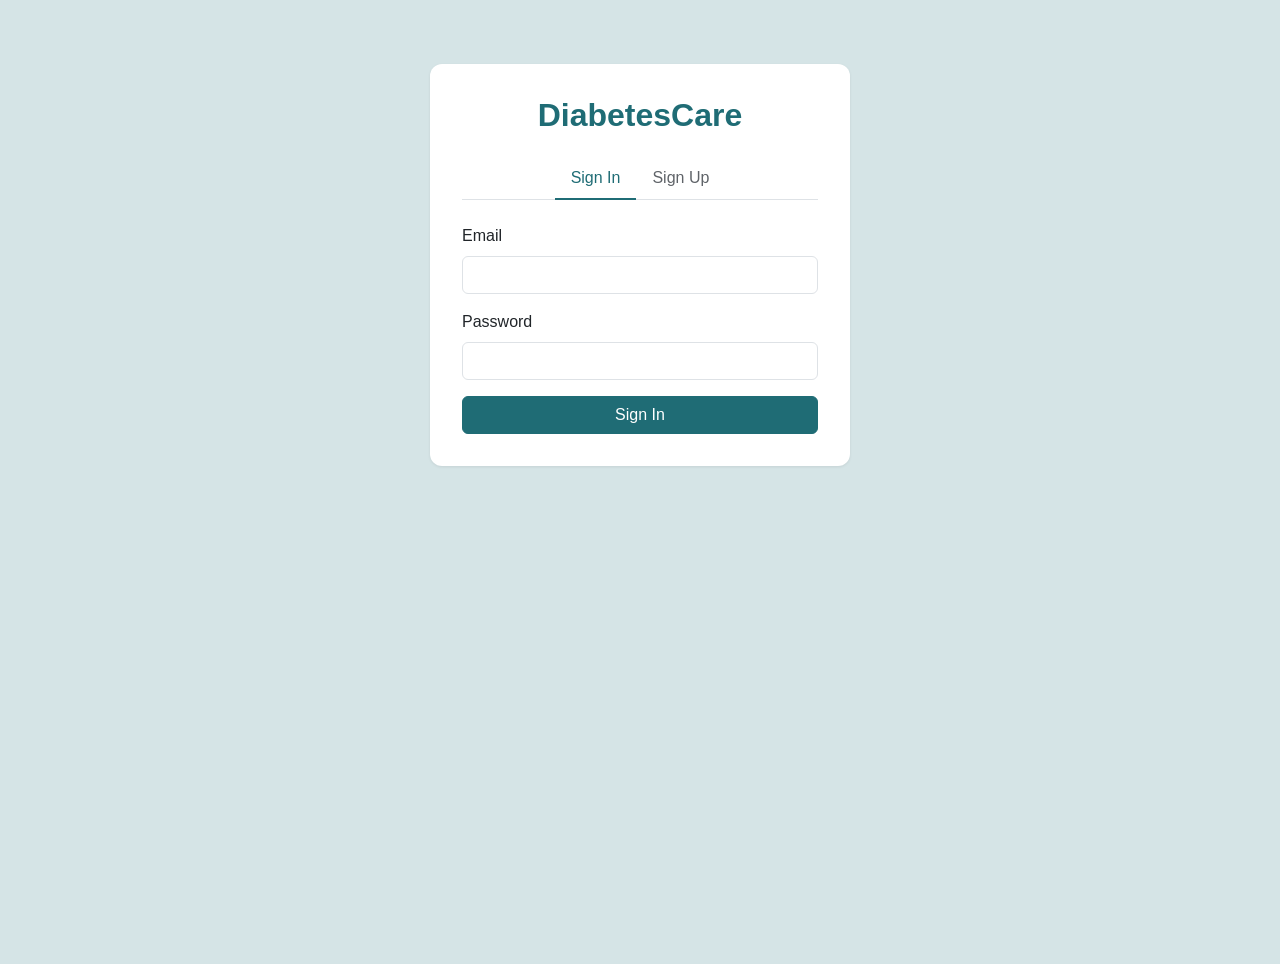
==== static/admin/index.html @ 16868cc6 "init" ====
<!DOCTYPE html>
<html lang="en">
<head>
  <meta charset="UTF-8">
  <meta name="viewport" content="width=device-width, initial-scale=1.0">
  <title>Admin - DiabetesCare</title>
  <link href="https://cdn.jsdelivr.net/npm/bootstrap@5.3.2/dist/css/bootstrap.min.css" rel="stylesheet">
  <link rel="stylesheet" href="/static/css/style.css">
</head>
<body>
  <nav class="navbar navbar-dark navbar-expand-sm" style="background:#1a3a3a;">
    <div class="container">
      <a class="navbar-brand" href="#">DiabetesCare Admin</a>
      <button class="navbar-toggler" type="button" data-bs-toggle="collapse" data-bs-target="#navMenu">
        <span class="navbar-toggler-icon"></span>
      </button>
      <div class="collapse navbar-collapse" id="navMenu">
        <ul class="navbar-nav me-auto">
          <li class="nav-item"><a class="nav-link active" href="#" id="tabResources">Resources</a></li>
          <li class="nav-item"><a class="nav-link" href="#" id="tabUsers">Users</a></li>
        </ul>
        <button class="btn btn-outline-light btn-sm" id="logoutBtn">Logout</button>
      </div>
    </div>
  </nav>

  <div class="container mt-4">
    <div id="storageWarning" class="alert d-none"></div>
    <div id="resourcesSection">
      <div class="card mb-4">
        <div class="card-header">Upload Resource</div>
        <div class="card-body">
          <form id="uploadForm" enctype="multipart/form-data">
            <div class="row g-3">
              <div class="col-md-4">
                <label class="form-label fw-semibold">Name</label>
                <input type="text" class="form-control" id="resName" required>
              </div>
              <div class="col-md-4">
                <label class="form-label fw-semibold">Description</label>
                <input type="text" class="form-control" id="resDescription" placeholder="Optional">
              </div>
              <div class="col-md-4">
                <label class="form-label fw-semibold">File</label>
                <input type="file" class="form-control" id="resFile" required>
              </div>
            </div>
            <div id="uploadError" class="alert alert-danger d-none mt-2"></div>
            <button type="submit" class="btn btn-primary mt-3" id="uploadBtn">Upload</button>
          </form>
        </div>
      </div>

      <div class="card">
        <div class="card-header d-flex justify-content-between align-items-center">
          <span>Resources</span>
        </div>
        <div class="card-body p-0">
          <div id="loadingResources" class="text-center py-4">
            <div class="spinner-border text-primary" role="status"></div>
          </div>
          <div class="table-responsive d-none" id="resTableContainer">
            <table class="table table-hover mb-0">
              <thead><tr><th></th><th>Name</th><th>Type</th><th>Size</th><th>Downloads</th><th>Uploaded</th><th></th></tr></thead>
              <tbody id="resBody"></tbody>
            </table>
          </div>
          <div id="noResources" class="text-center py-4 d-none text-muted">No resources uploaded yet</div>
        </div>
      </div>
    </div>

    <div id="usersSection" class="d-none">
      <div class="card">
        <div class="card-header">Users</div>
        <div class="card-body p-0">
          <div id="loadingUsers" class="text-center py-4">
            <div class="spinner-border text-primary" role="status"></div>
          </div>
          <div class="table-responsive d-none" id="usersTableContainer">
            <table class="table table-hover mb-0">
              <thead><tr><th>Name</th><th>Email</th><th>Role</th><th>Joined</th><th></th></tr></thead>
              <tbody id="usersBody"></tbody>
            </table>
          </div>
          <div id="noUsers" class="text-center py-4 d-none text-muted">No users found</div>
        </div>
      </div>
    </div>
  </div>

  <footer>&copy; 2026 DiabetesCare</footer>
  <script src="https://cdn.jsdelivr.net/npm/bootstrap@5.3.2/dist/js/bootstrap.bundle.min.js"></script>
  <script src="/static/js/api.js"></script>
  <script src="/static/admin/js/admin.js"></script>
</body>
</html>
---- static/css/style.css ----
:root {
  --primary: #1F6C75;
  --primary-dark: #015D67;
  --danger: #dc3545;
  --warning: #ffc107;
  --success: #28a745;
  --bg-light: #D5E4E6;
  --text-dark: #202124;
}

* { box-sizing: border-box; margin: 0; padding: 0; }

body {
  font-family: -apple-system, BlinkMacSystemFont, "Segoe UI", Roboto, sans-serif;
  background: var(--bg-light);
  color: var(--text-dark);
  min-height: 100vh;
}

.navbar {
  background: var(--primary) !important;
  box-shadow: 0 2px 4px rgba(0,0,0,0.1);
}

.navbar-brand {
  font-weight: 700;
  font-size: 1.3rem;
  color: #fff !important;
}

.navbar .nav-link {
  color: rgba(255,255,255,0.9) !important;
}

.navbar .nav-link:hover,
.navbar .nav-link.active {
  color: #fff !important;
}

.container { max-width: 960px; }

.card {
  border: none;
  border-radius: 12px;
  box-shadow: 0 1px 3px rgba(0,0,0,0.08);
  transition: box-shadow 0.2s;
}

.card:hover {
  box-shadow: 0 4px 12px rgba(0,0,0,0.12);
}

.card-header {
  background: transparent;
  border-bottom: 1px solid #e9ecef;
  font-weight: 600;
  padding: 1rem 1.25rem;
}

.stat-card {
  text-align: center;
  padding: 1.5rem 1rem;
}

.stat-card .stat-value {
  font-size: 2rem;
  font-weight: 700;
  line-height: 1.2;
}

.stat-card .stat-label {
  font-size: 0.85rem;
  color: #5f6368;
  margin-top: 0.25rem;
}

.stat-card .stat-unit {
  font-size: 0.9rem;
  color: #5f6368;
}

.glucose-normal { color: var(--success); }
.glucose-borderline { color: var(--warning); }
.glucose-high { color: var(--danger); }
.glucose-low { color: var(--danger); }

.btn-primary {
  background: var(--primary);
  border-color: var(--primary);
}

.btn-primary:hover {
  background: var(--primary-dark);
  border-color: var(--primary-dark);
}

.form-control:focus {
  border-color: var(--primary);
  box-shadow: 0 0 0 0.2rem rgba(26,115,232,0.15);
}

.table th {
  font-weight: 600;
  color: #5f6368;
  font-size: 0.85rem;
  text-transform: uppercase;
  letter-spacing: 0.5px;
}

.auth-card {
  max-width: 420px;
  margin: 4rem auto;
}

.auth-card .card-body { padding: 2rem; }

.auth-card .nav-tabs .nav-link {
  color: #5f6368;
  border: none;
  font-weight: 500;
}

.auth-card .nav-tabs .nav-link.active {
  color: var(--primary);
  border-bottom: 2px solid var(--primary);
  background: transparent;
}

.entry-type-badge {
  display: inline-block;
  padding: 0.2rem 0.6rem;
  border-radius: 4px;
  font-size: 0.8rem;
  font-weight: 500;
}

.badge-glucose { background: #e8f5e9; color: #2e7d32; }
.badge-meal { background: #fff3e0; color: #e65100; }
.badge-medication { background: #e3f2fd; color: #1565c0; }
.badge-exercise { background: #f3e5f5; color: #6a1b9a; }

.spinner-border { width: 1.5rem; height: 1.5rem; }

footer {
  text-align: center;
  padding: 1.5rem;
  color: #5f6368;
  font-size: 0.85rem;
}

@media (max-width: 576px) {
  .stat-card .stat-value { font-size: 1.5rem; }
  .auth-card { margin: 2rem 1rem; }
}
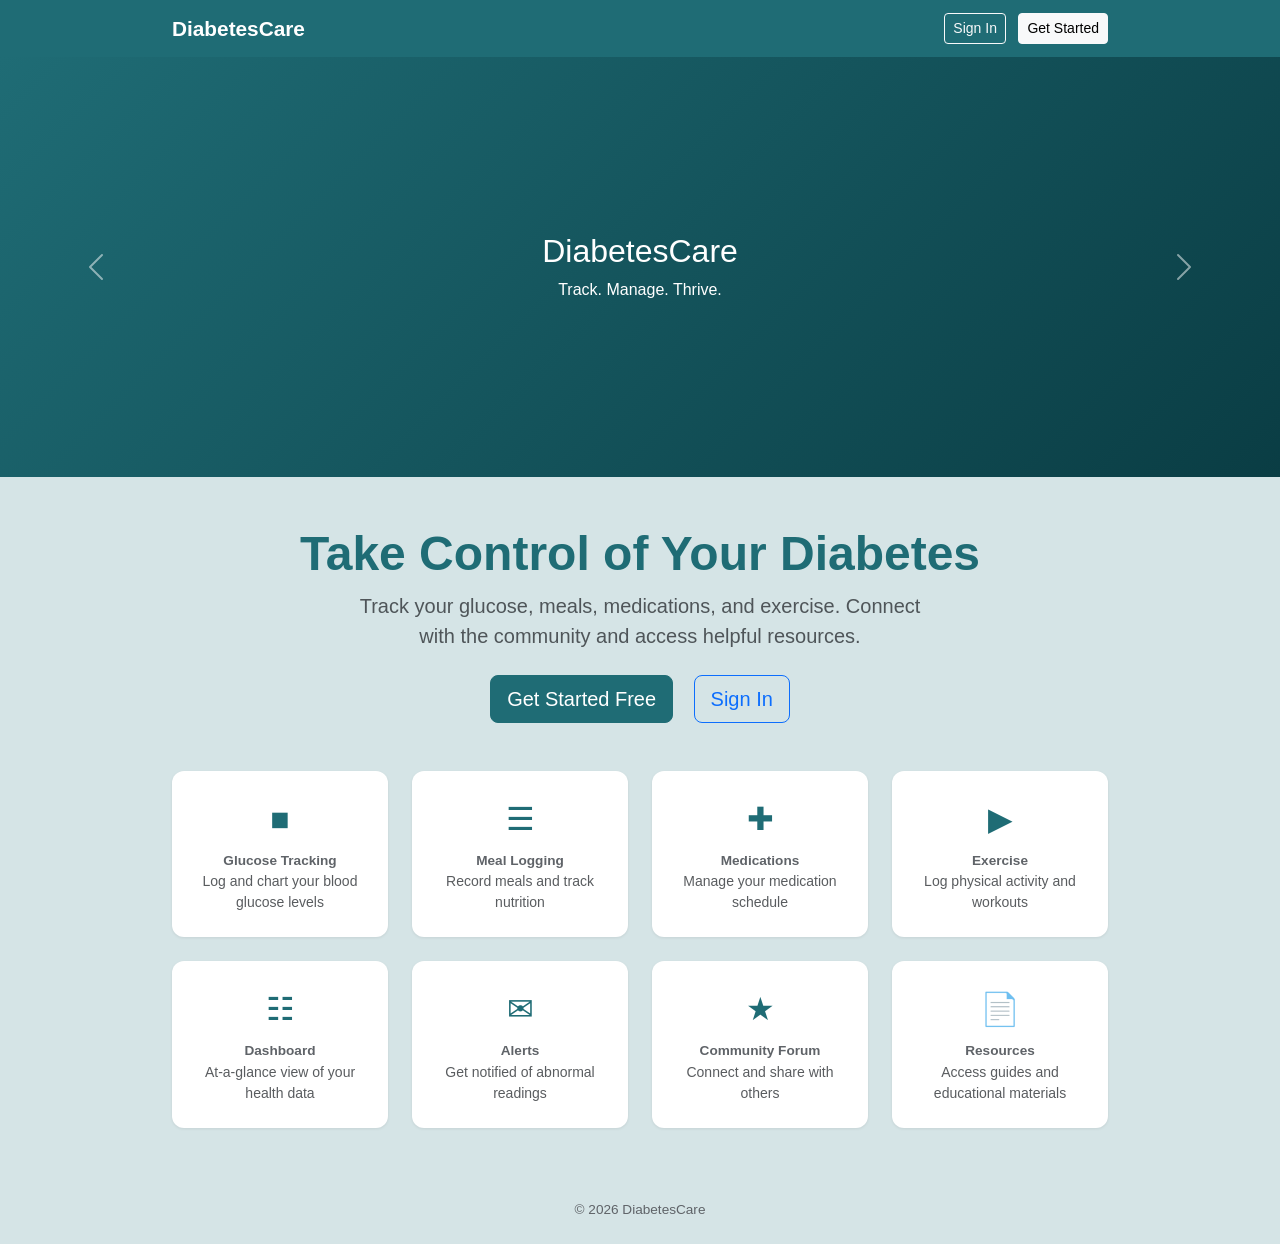
==== commit 5c09cbd3: "add landing page carousel using s3" ====
--- a/static/admin/index.html
+++ b/static/admin/index.html
@@ -17,6 +17,9 @@
       <div class="collapse navbar-collapse" id="navMenu">
         <ul class="navbar-nav me-auto">
           <li class="nav-item"><a class="nav-link active" href="#" id="tabResources">Resources</a></li>
+          <li class="nav-item"><a class="nav-link" href="#" id="tabCarousel">Carousel</a></li>
+          <li class="nav-item"><a class="nav-link" href="#" id="tabReports">Reports</a></li>
+          <li class="nav-item"><a class="nav-link" href="#" id="tabTopics">Topics</a></li>
           <li class="nav-item"><a class="nav-link" href="#" id="tabUsers">Users</a></li>
         </ul>
         <button class="btn btn-outline-light btn-sm" id="logoutBtn">Logout</button>
@@ -26,6 +29,8 @@
 
   <div class="container mt-4">
     <div id="storageWarning" class="alert d-none"></div>
+
+    <!-- Resources Section -->
     <div id="resourcesSection">
       <div class="card mb-4">
         <div class="card-header">Upload Resource</div>
@@ -70,6 +75,105 @@
       </div>
     </div>
 
+    <!-- Carousel Section -->
+    <div id="carouselSection" class="d-none">
+      <div class="card mb-4">
+        <div class="card-header">Upload Carousel Slide</div>
+        <div class="card-body">
+          <form id="carouselUploadForm" enctype="multipart/form-data">
+            <div class="row g-3">
+              <div class="col-md-8">
+                <label class="form-label fw-semibold">Caption</label>
+                <input type="text" class="form-control" id="carouselCaption" placeholder="Optional caption">
+              </div>
+              <div class="col-md-4">
+                <label class="form-label fw-semibold">Image (max 10MB)</label>
+                <input type="file" class="form-control" id="carouselFile" accept="image/*" required>
+              </div>
+            </div>
+            <div id="carouselUploadError" class="alert alert-danger d-none mt-2"></div>
+            <button type="submit" class="btn btn-primary mt-3" id="carouselUploadBtn">Upload Slide</button>
+          </form>
+        </div>
+      </div>
+
+      <div class="card">
+        <div class="card-header">Carousel Slides</div>
+        <div class="card-body p-0">
+          <div id="loadingCarousel" class="text-center py-4">
+            <div class="spinner-border text-primary" role="status"></div>
+          </div>
+          <div class="d-none" id="carouselTableContainer">
+            <div class="row g-3 p-3" id="carouselGrid"></div>
+          </div>
+          <div id="noCarousel" class="text-center py-4 d-none text-muted">No slides uploaded yet</div>
+        </div>
+      </div>
+    </div>
+
+    <!-- Reports Section -->
+    <div id="reportsSection" class="d-none">
+      <div class="card">
+        <div class="card-header d-flex justify-content-between align-items-center">
+          <span>Reports</span>
+          <div>
+            <select class="form-select form-select-sm d-inline-block w-auto" id="reportStatusFilter">
+              <option value="">All</option>
+              <option value="pending">Pending</option>
+              <option value="resolved">Resolved</option>
+              <option value="dismissed">Dismissed</option>
+            </select>
+          </div>
+        </div>
+        <div class="card-body p-0">
+          <div id="loadingReports" class="text-center py-4">
+            <div class="spinner-border text-primary" role="status"></div>
+          </div>
+          <div class="table-responsive d-none" id="reportsTableContainer">
+            <table class="table table-hover mb-0">
+              <thead><tr><th>Type</th><th>Reason</th><th>Reported By</th><th>Date</th><th>Status</th><th></th></tr></thead>
+              <tbody id="reportsBody"></tbody>
+            </table>
+          </div>
+          <div id="noReports" class="text-center py-4 d-none text-muted">No reports found</div>
+        </div>
+      </div>
+    </div>
+
+    <!-- Topics Section -->
+    <div id="topicsSection" class="d-none">
+      <div class="card mb-4">
+        <div class="card-header">Add Topic</div>
+        <div class="card-body">
+          <form id="topicForm" class="row g-2">
+            <div class="col">
+              <input type="text" class="form-control" id="topicName" placeholder="Topic name" required>
+            </div>
+            <div class="col-auto">
+              <button type="submit" class="btn btn-primary" id="addTopicBtn">Add</button>
+            </div>
+            <div id="topicError" class="alert alert-danger d-none mt-2"></div>
+          </form>
+        </div>
+      </div>
+      <div class="card">
+        <div class="card-header">Topics</div>
+        <div class="card-body p-0">
+          <div id="loadingTopics" class="text-center py-4">
+            <div class="spinner-border text-primary" role="status"></div>
+          </div>
+          <div class="table-responsive d-none" id="topicsTableContainer">
+            <table class="table table-hover mb-0">
+              <thead><tr><th>Name</th><th>Created</th><th></th></tr></thead>
+              <tbody id="topicsBody"></tbody>
+            </table>
+          </div>
+          <div id="noTopics" class="text-center py-4 d-none text-muted">No topics created yet</div>
+        </div>
+      </div>
+    </div>
+
+    <!-- Users Section -->
     <div id="usersSection" class="d-none">
       <div class="card">
         <div class="card-header">Users</div>
--- a/static/css/style.css
+++ b/static/css/style.css
@@ -141,6 +141,25 @@
 
 .spinner-border { width: 1.5rem; height: 1.5rem; }
 
+/* ── Carousel ── */
+.carousel-img {
+  height: 420px;
+  object-fit: cover;
+}
+
+.carousel-placeholder {
+  height: 420px;
+  background: linear-gradient(135deg, var(--primary) 0%, #0a3d44 100%);
+}
+
+.carousel {
+  background: #e9ecef;
+}
+
+.carousel-caption h5 {
+  text-shadow: 0 1px 4px rgba(0,0,0,0.6);
+}
+
 footer {
   text-align: center;
   padding: 1.5rem;
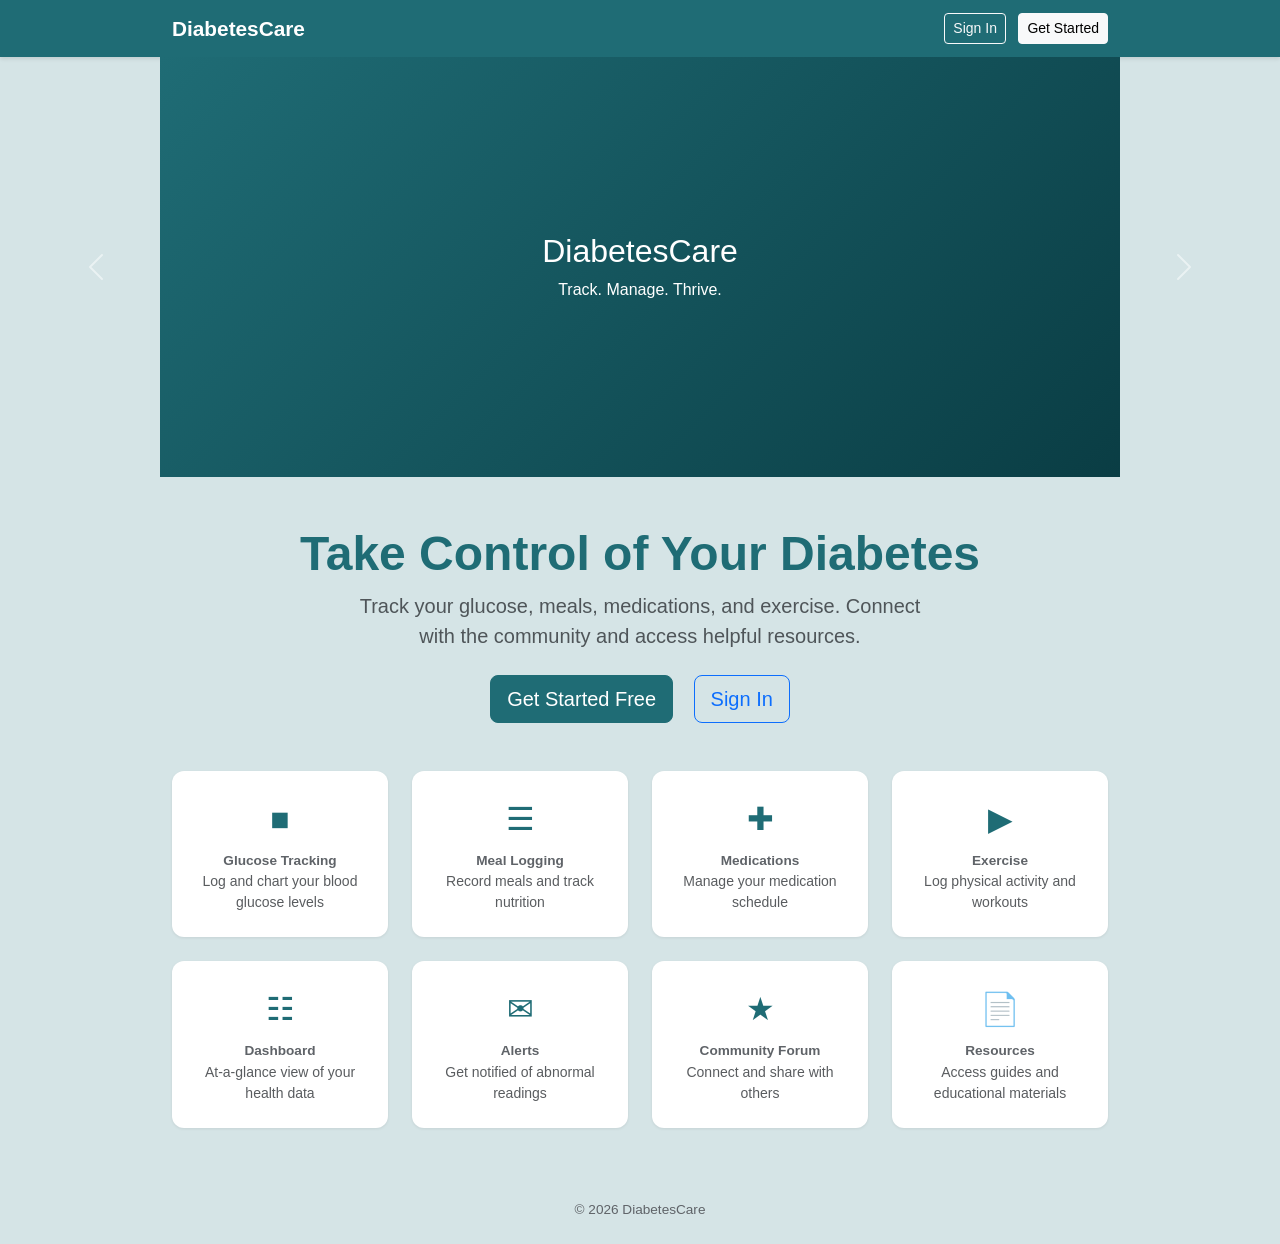
==== commit 85145d9e: "add user deactivation" ====
--- a/static/admin/index.html
+++ b/static/admin/index.html
@@ -6,6 +6,7 @@
   <title>Admin - DiabetesCare</title>
   <link href="https://cdn.jsdelivr.net/npm/bootstrap@5.3.2/dist/css/bootstrap.min.css" rel="stylesheet">
   <link rel="stylesheet" href="/static/css/style.css">
+  <link rel="icon" href="/static/favicon.ico">
 </head>
 <body>
   <nav class="navbar navbar-dark navbar-expand-sm" style="background:#1a3a3a;">
@@ -183,7 +184,7 @@
           </div>
           <div class="table-responsive d-none" id="usersTableContainer">
             <table class="table table-hover mb-0">
-              <thead><tr><th>Name</th><th>Email</th><th>Role</th><th>Joined</th><th></th></tr></thead>
+              <thead><tr><th>Name</th><th>Email</th><th>Role</th><th>Joined</th><th>Status</th><th></th></tr></thead>
               <tbody id="usersBody"></tbody>
             </table>
           </div>
--- a/static/css/style.css
+++ b/static/css/style.css
@@ -143,7 +143,7 @@
 
 /* ── Carousel ── */
 .carousel-img {
-  height: 420px;
+  height: 30rem;
   object-fit: cover;
 }
 
@@ -152,8 +152,13 @@
   background: linear-gradient(135deg, var(--primary) 0%, #0a3d44 100%);
 }
 
-.carousel {
+/* .carousel {
   background: #e9ecef;
+} */
+
+.carousel-inner {
+  width: 75%;
+  margin: auto;
 }
 
 .carousel-caption h5 {
